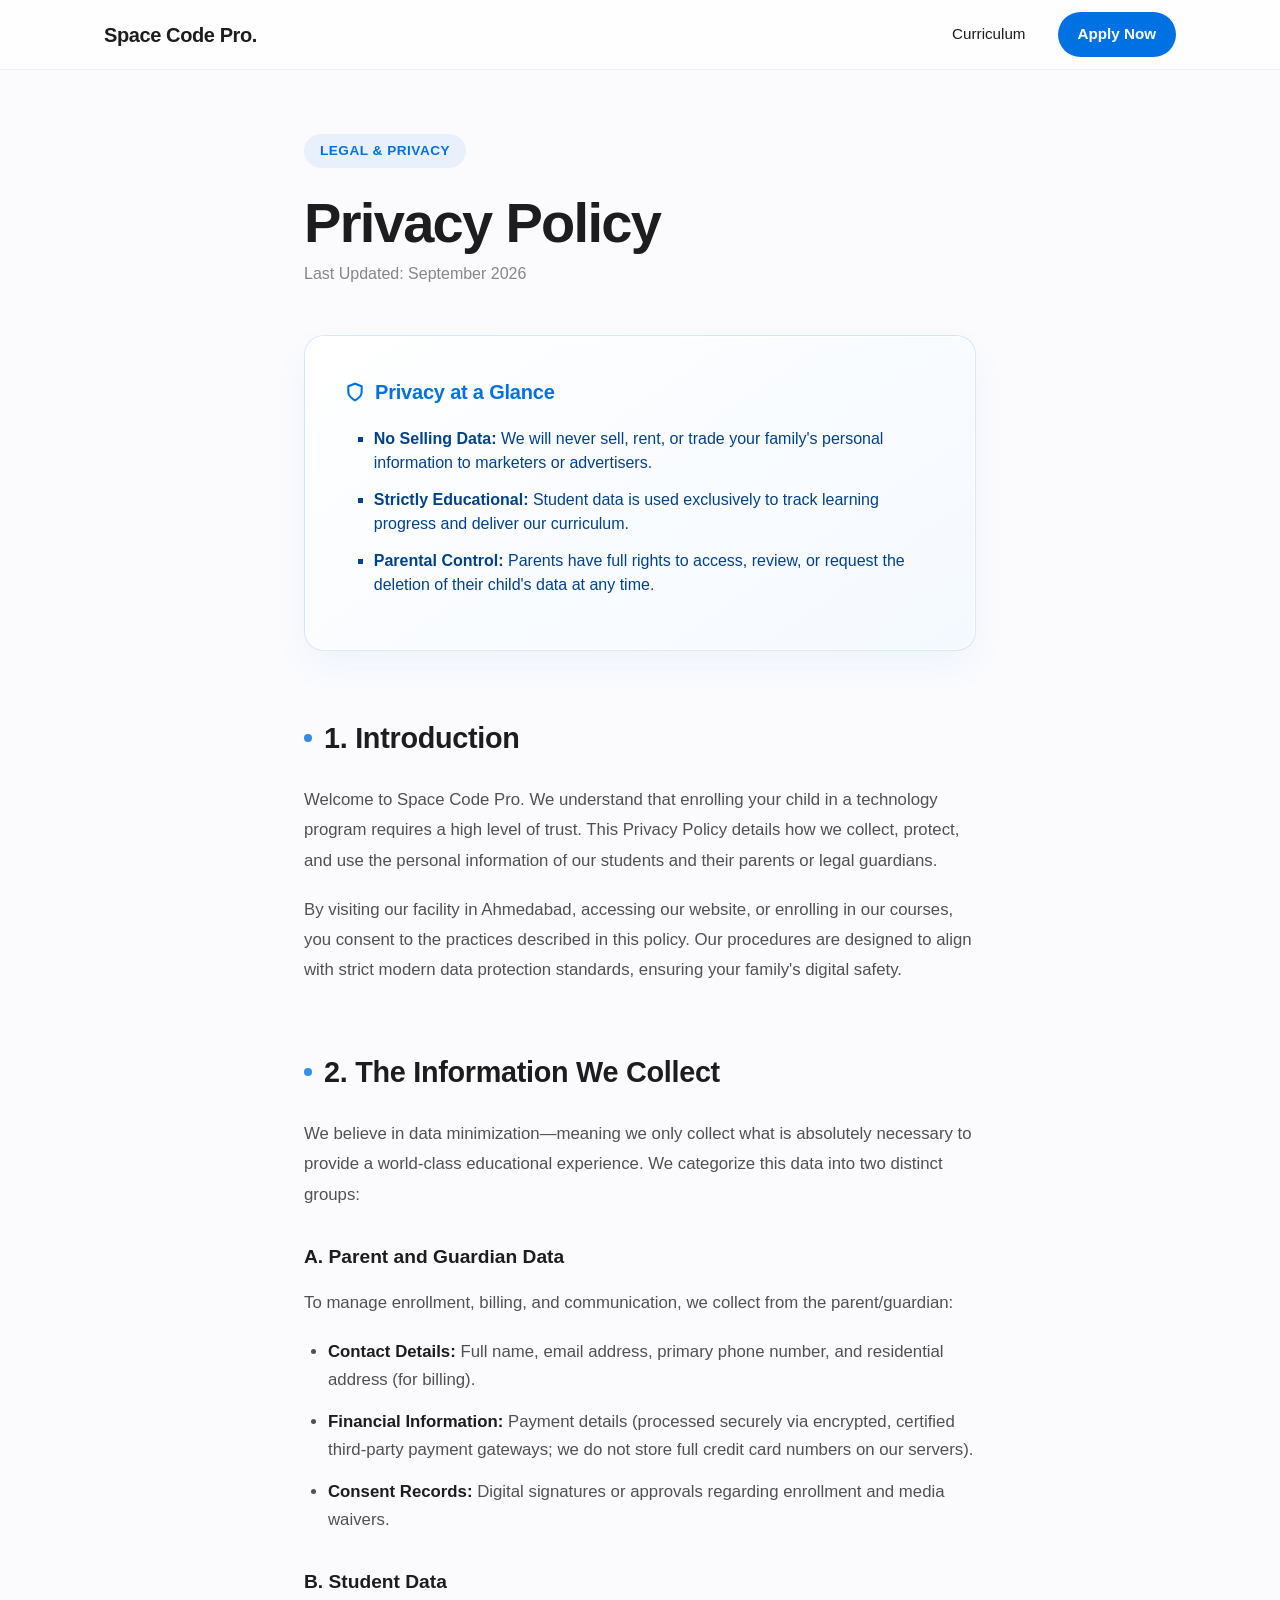
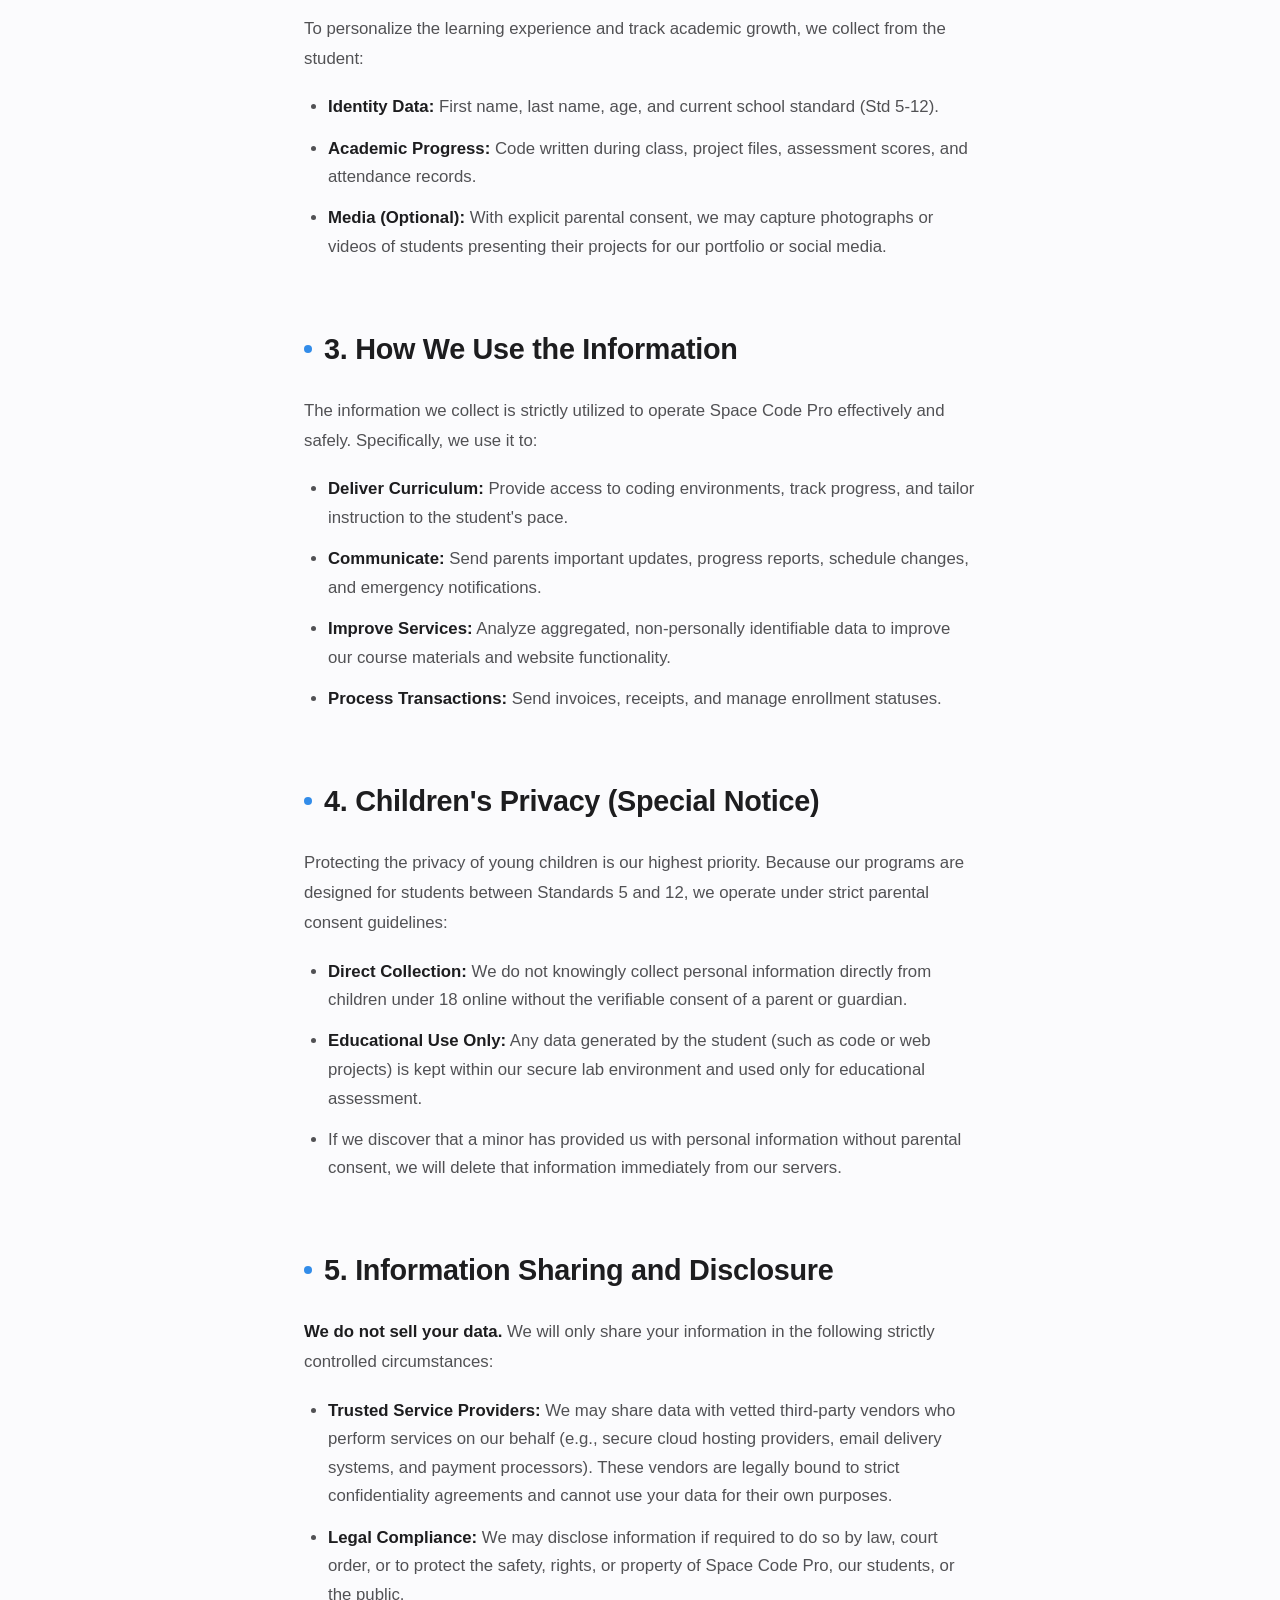
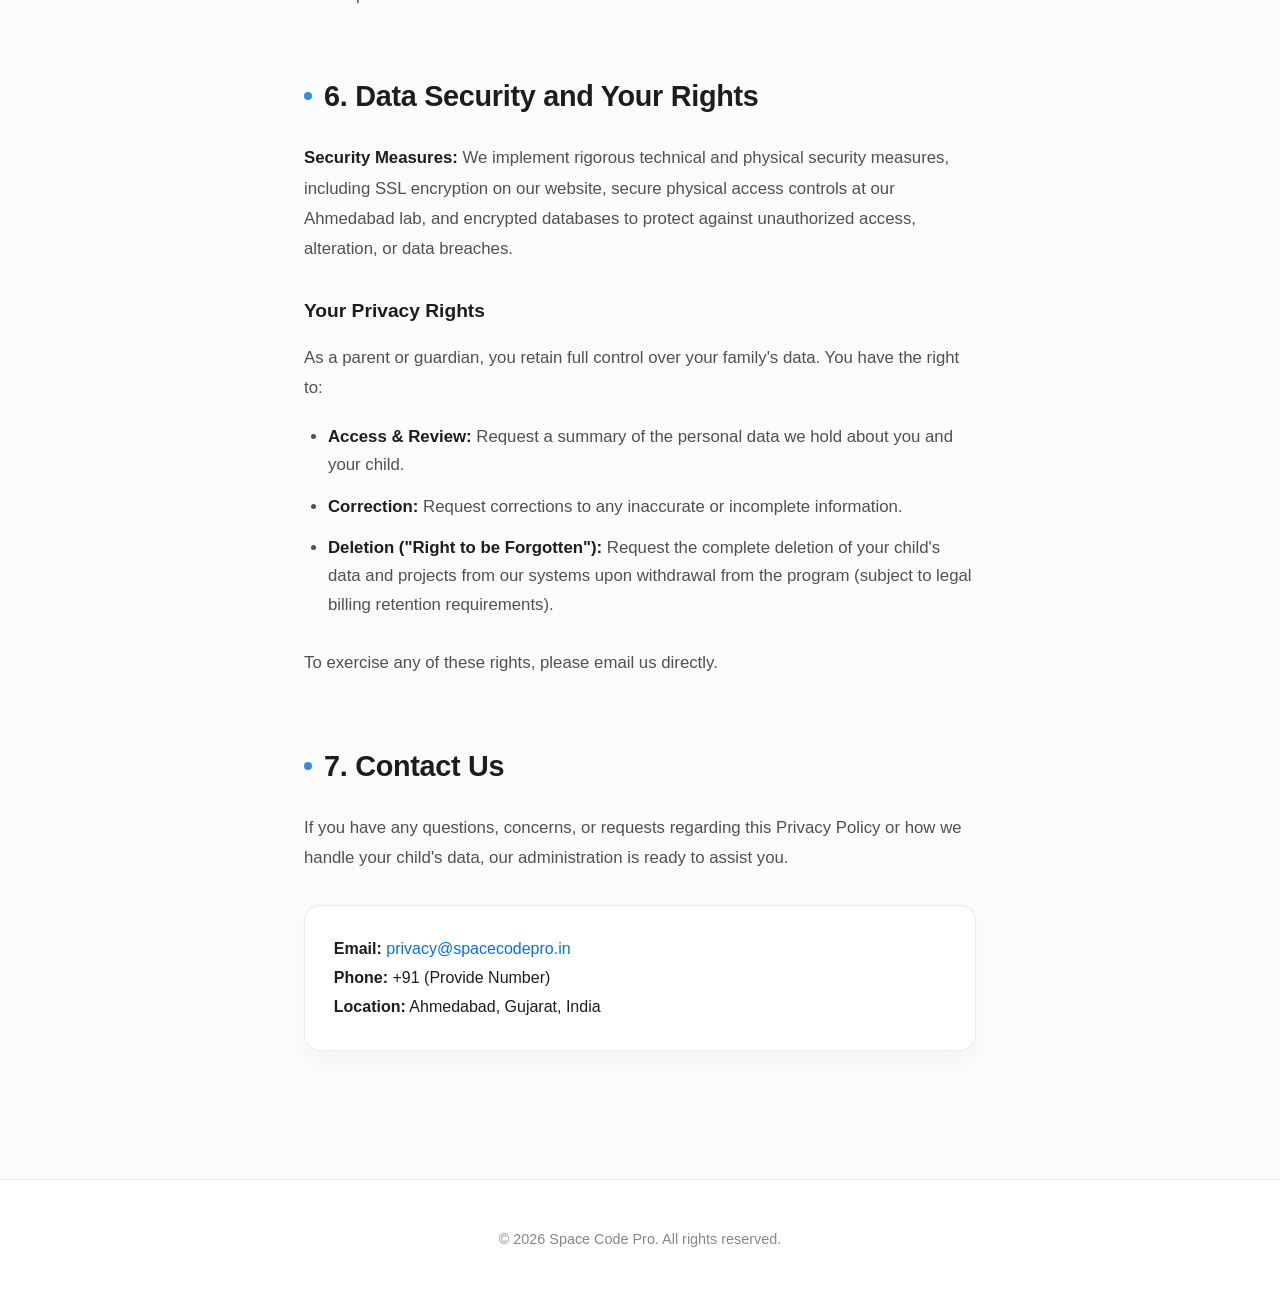
==== legal.html @ 7b1daf2a "first commit" ====
<!DOCTYPE html>
<html lang="en">
<head>
    <meta charset="UTF-8">
    <meta name="viewport" content="width=device-width, initial-scale=1.0">
    <title>Privacy Policy - Space Code Pro</title>
    <link rel="stylesheet" href="legal.css">
</head>
<body>

 <!-- Glassmorphism Navbar (Matches Main Site) -->
    <nav class="navbar" id="navbar">
        <div class="nav-content">
            <a href="index.html" class="logo" aria-label="Home">Space Code Pro.</a>
            
            <!-- Desktop Menu -->
            <div class="nav-links">
                <a href="index.html#courses">Curriculum</a>
                <a href="index.html#enroll" class="btn-primary">Apply Now</a>
            </div>

            <!-- Mobile Menu Toggle -->
            <button class="mobile-menu-btn" aria-label="Toggle Menu" onclick="document.body.classList.toggle('menu-open')">
                <svg width="24" height="24" viewBox="0 0 24 24" fill="none" stroke="currentColor" stroke-width="2">
                    <line x1="3" y1="12" x2="21" y2="12"></line>
                    <line x1="3" y1="6" x2="21" y2="6"></line>
                    <line x1="3" y1="18" x2="21" y2="18"></line>
                </svg>
            </button>
        </div>
    </nav>

    <!-- Mobile Menu Overlay (Required for Responsiveness) -->
    <div class="mobile-menu-overlay">
        <a href="index.html">Home</a>
        <a href="index.html#courses">Curriculum</a>
        <a href="index.html#enroll" class="btn-primary">Apply Now</a>
    </div>

    <!-- Mobile Menu Overlay -->
    <div class="mobile-menu-overlay">
        <a href="index.html">Home</a>
        <a href="index.html#courses">Curriculum</a>
        <a href="index.html#enroll" class="btn-primary">Apply Now</a>
    </div>

    <!-- Centered Single Column Layout -->
    <div class="legal-layout">
        <main class="legal-content">
            
            <div class="fade-up delay-1">
                <div class="legal-badge">Legal & Privacy</div>
                <h1>Privacy Policy</h1>
                <p class="last-updated">Last Updated: September 2026</p>
                
                <!-- UX Enhancement: TL;DR Box -->
                <div class="tldr-box">
                    <h3>
                        <svg width="20" height="20" viewBox="0 0 24 24" fill="none" stroke="currentColor" stroke-width="2.5"><path d="M12 22s8-4 8-10V5l-8-3-8 3v7c0 6 8 10 8 10z"></path></svg>
                        Privacy at a Glance
                    </h3>
                    <ul>
                        <li><strong>No Selling Data:</strong> We will never sell, rent, or trade your family's personal information to marketers or advertisers.</li>
                        <li><strong>Strictly Educational:</strong> Student data is used exclusively to track learning progress and deliver our curriculum.</li>
                        <li><strong>Parental Control:</strong> Parents have full rights to access, review, or request the deletion of their child's data at any time.</li>
                    </ul>
                </div>
            </div>

            <section class="legal-section fade-up delay-2">
                <h2>1. Introduction</h2>
                <p>Welcome to Space Code Pro. We understand that enrolling your child in a technology program requires a high level of trust. This Privacy Policy details how we collect, protect, and use the personal information of our students and their parents or legal guardians.</p>
                <p>By visiting our facility in Ahmedabad, accessing our website, or enrolling in our courses, you consent to the practices described in this policy. Our procedures are designed to align with strict modern data protection standards, ensuring your family's digital safety.</p>
            </section>

            <section class="legal-section fade-up delay-3">
                <h2>2. The Information We Collect</h2>
                <p>We believe in data minimization—meaning we only collect what is absolutely necessary to provide a world-class educational experience. We categorize this data into two distinct groups:</p>
                
                <h3>A. Parent and Guardian Data</h3>
                <p>To manage enrollment, billing, and communication, we collect from the parent/guardian:</p>
                <ul>
                    <li><strong>Contact Details:</strong> Full name, email address, primary phone number, and residential address (for billing).</li>
                    <li><strong>Financial Information:</strong> Payment details (processed securely via encrypted, certified third-party payment gateways; we do not store full credit card numbers on our servers).</li>
                    <li><strong>Consent Records:</strong> Digital signatures or approvals regarding enrollment and media waivers.</li>
                </ul>

                <h3>B. Student Data</h3>
                <p>To personalize the learning experience and track academic growth, we collect from the student:</p>
                <ul>
                    <li><strong>Identity Data:</strong> First name, last name, age, and current school standard (Std 5-12).</li>
                    <li><strong>Academic Progress:</strong> Code written during class, project files, assessment scores, and attendance records.</li>
                    <li><strong>Media (Optional):</strong> With explicit parental consent, we may capture photographs or videos of students presenting their projects for our portfolio or social media.</li>
                </ul>
            </section>

            <section class="legal-section">
                <h2>3. How We Use the Information</h2>
                <p>The information we collect is strictly utilized to operate Space Code Pro effectively and safely. Specifically, we use it to:</p>
                <ul>
                    <li><strong>Deliver Curriculum:</strong> Provide access to coding environments, track progress, and tailor instruction to the student's pace.</li>
                    <li><strong>Communicate:</strong> Send parents important updates, progress reports, schedule changes, and emergency notifications.</li>
                    <li><strong>Improve Services:</strong> Analyze aggregated, non-personally identifiable data to improve our course materials and website functionality.</li>
                    <li><strong>Process Transactions:</strong> Send invoices, receipts, and manage enrollment statuses.</li>
                </ul>
            </section>

            <section class="legal-section">
                <h2>4. Children's Privacy (Special Notice)</h2>
                <p>Protecting the privacy of young children is our highest priority. Because our programs are designed for students between Standards 5 and 12, we operate under strict parental consent guidelines:</p>
                <ul>
                    <li><strong>Direct Collection:</strong> We do not knowingly collect personal information directly from children under 18 online without the verifiable consent of a parent or guardian.</li>
                    <li><strong>Educational Use Only:</strong> Any data generated by the student (such as code or web projects) is kept within our secure lab environment and used only for educational assessment.</li>
                    <li>If we discover that a minor has provided us with personal information without parental consent, we will delete that information immediately from our servers.</li>
                </ul>
            </section>

            <section class="legal-section">
                <h2>5. Information Sharing and Disclosure</h2>
                <p><strong>We do not sell your data.</strong> We will only share your information in the following strictly controlled circumstances:</p>
                <ul>
                    <li><strong>Trusted Service Providers:</strong> We may share data with vetted third-party vendors who perform services on our behalf (e.g., secure cloud hosting providers, email delivery systems, and payment processors). These vendors are legally bound to strict confidentiality agreements and cannot use your data for their own purposes.</li>
                    <li><strong>Legal Compliance:</strong> We may disclose information if required to do so by law, court order, or to protect the safety, rights, or property of Space Code Pro, our students, or the public.</li>
                </ul>
            </section>

            <section class="legal-section">
                <h2>6. Data Security and Your Rights</h2>
                <p><strong>Security Measures:</strong> We implement rigorous technical and physical security measures, including SSL encryption on our website, secure physical access controls at our Ahmedabad lab, and encrypted databases to protect against unauthorized access, alteration, or data breaches.</p>
                
                <h3>Your Privacy Rights</h3>
                <p>As a parent or guardian, you retain full control over your family's data. You have the right to:</p>
                <ul>
                    <li><strong>Access & Review:</strong> Request a summary of the personal data we hold about you and your child.</li>
                    <li><strong>Correction:</strong> Request corrections to any inaccurate or incomplete information.</li>
                    <li><strong>Deletion ("Right to be Forgotten"):</strong> Request the complete deletion of your child's data and projects from our systems upon withdrawal from the program (subject to legal billing retention requirements).</li>
                </ul>
                <p>To exercise any of these rights, please email us directly.</p>
            </section>

            <section class="legal-section">
                <h2>7. Contact Us</h2>
                <p>If you have any questions, concerns, or requests regarding this Privacy Policy or how we handle your child's data, our administration is ready to assist you.</p>
                <div class="contact-block">
                    <strong>Email:</strong> <a href="mailto:privacy@spacecodepro.in">privacy@spacecodepro.in</a><br>
                    <strong>Phone:</strong> +91 (Provide Number)<br>
                    <strong>Location:</strong> Ahmedabad, Gujarat, India
                </div>
            </section>

        </main>
    </div>

    <!-- Clean Footer -->
    <footer class="legal-footer">
        <p>&copy; 2026 Space Code Pro. All rights reserved.</p>
    </footer>

</body>
</html>
---- legal.css ----
/* ==========================================================================
   PREMIUM LEGAL PAGES STYLESHEET (legal.css)
   Tailored for Space Code Pro - Single Column Layout
   ========================================================================== */

:root {
    --bg-color: #fbfbfd; 
    --surface-color: #ffffff;
    --text-dark: #1d1d1f; /* Added for your navbar */
    --text-main: #1d1d1f;
    --text-muted: #515154;
    --text-light: #86868b;
    --accent-blue: #0071e3;
    --accent-blue-hover: #005bb5;
    --border-color: rgba(0, 0, 0, 0.08);
    --nav-height: 70px; /* Added for your navbar */
}

* { margin: 0; padding: 0; box-sizing: border-box; }

html {
    scroll-behavior: smooth;
    scroll-padding-top: calc(var(--nav-height) + 40px); 
}

body {
    background-color: var(--bg-color);
    color: var(--text-main);
    font-family: -apple-system, BlinkMacSystemFont, "Segoe UI", Roboto, Helvetica, Arial, sans-serif;
    line-height: 1.6;
    -webkit-font-smoothing: antialiased;
    -moz-osx-font-smoothing: grayscale;
}

::selection { background: rgba(0, 113, 227, 0.2); color: var(--text-main); }
::-webkit-scrollbar { width: 8px; height: 4px; }
::-webkit-scrollbar-track { background: var(--bg-color); }
::-webkit-scrollbar-thumb { background: #d2d2d7; border-radius: 10px; }
::-webkit-scrollbar-thumb:hover { background: var(--text-light); }

/* ==========================================================================
   1. GLASSMORPHISM NAVBAR & MOBILE MENU (Matches Main Site)
   ========================================================================== */
.navbar {
    position: fixed; top: 0; left: 0; right: 0; height: var(--nav-height);
    background: rgba(255, 255, 255, 0.7);
    backdrop-filter: saturate(180%) blur(20px); -webkit-backdrop-filter: saturate(180%) blur(20px);
    border-bottom: 1px solid rgba(0,0,0,0.05);
    z-index: 1000; display: flex; align-items: center; transition: background 0.3s ease;
}

.navbar.scrolled { background: rgba(255, 255, 255, 0.95); }

.nav-content { width: 100%; max-width: 1200px; margin: 0 auto; padding: 0 5%; display: flex; justify-content: space-between; align-items: center; }

.logo { font-size: 1.25rem; font-weight: 800; color: var(--text-dark); text-decoration: none; letter-spacing: -0.02em; }

.nav-links { display: flex; gap: 2rem; align-items: center; }
.nav-links a:not(.btn-primary) { color: var(--text-dark); text-decoration: none; font-size: 0.95rem; font-weight: 500; transition: opacity 0.2s; }
.nav-links a:not(.btn-primary):hover { opacity: 0.7; }

/* Mobile Menu Button */
.mobile-menu-btn { display: none; background: none; border: none; cursor: pointer; color: var(--text-dark); z-index: 1001; }

/* Buttons */
.btn-primary {
    background-color: var(--accent-blue); color: #fff !important;
    padding: 10px 20px; border-radius: 30px; text-decoration: none;
    font-size: 0.95rem; font-weight: 600; border: none; cursor: pointer;
    transition: transform 0.2s ease, background 0.2s ease;
    display: inline-block;
}
.btn-primary:hover { background-color: var(--accent-blue-hover); transform: scale(1.02); }
.btn-primary.large { padding: 16px 32px; font-size: 1.1rem; border-radius: 40px; margin-top: 1rem; }

/* Mobile Menu Drawer (Hidden by default) */
.mobile-menu-overlay {
    position: fixed; top: var(--nav-height); left: 0; width: 100%; height: 0;
    background: var(--surface-color); overflow: hidden;
    display: flex; flex-direction: column; align-items: center; gap: 2.5rem;
    z-index: 999; opacity: 0; visibility: hidden; transition: all 0.4s cubic-bezier(0.16, 1, 0.3, 1);
}

body.menu-open .mobile-menu-overlay { 
    height: calc(100vh - var(--nav-height)); opacity: 1; visibility: visible; 
    padding-top: 4rem; border-top: 1px solid var(--border-color); 
}

.mobile-menu-overlay a { text-decoration: none; color: var(--text-dark); font-size: 1.5rem; font-weight: 700; opacity: 0; transform: translateY(20px); transition: all 0.4s ease; }
body.menu-open .mobile-menu-overlay a { opacity: 1; transform: translateY(0); }
body.menu-open .mobile-menu-overlay a:nth-child(1) { transition-delay: 0.1s; }
body.menu-open .mobile-menu-overlay a:nth-child(2) { transition-delay: 0.15s; }
body.menu-open .mobile-menu-overlay a:nth-child(3) { transition-delay: 0.2s; }

/* Mobile View Adjustments */
@media (max-width: 768px) {
    .nav-links { display: none; }
    .mobile-menu-btn { display: block; }
}

/* ==========================================================================
   2. MAIN LAYOUT (Centered Single Column)
   ========================================================================== */
.legal-layout {
    max-width: 800px; /* Perfect reading width */
    margin: calc(var(--nav-height) + 4rem) auto 8rem auto;
    padding: 0 5%;
}

/* ==========================================================================
   3. CONTENT TYPOGRAPHY
   ========================================================================== */
.legal-badge {
    display: inline-block; padding: 6px 16px; background: rgba(0, 113, 227, 0.08);
    color: var(--accent-blue); font-size: 0.85rem; font-weight: 700; border-radius: 30px;
    text-transform: uppercase; letter-spacing: 0.5px; margin-bottom: 1.5rem;
}

.legal-content h1 {
    font-size: clamp(2.5rem, 5vw, 3.5rem); letter-spacing: -0.03em;
    font-weight: 800; margin-bottom: 0.5rem; line-height: 1.1; color: var(--text-main);
}

.last-updated { color: var(--text-light); font-size: 1rem; margin-bottom: 3rem; font-weight: 500; }

.tldr-box {
    background: linear-gradient(145deg, #ffffff, #f4f9ff);
    border: 1px solid rgba(0, 113, 227, 0.15); border-radius: 20px;
    padding: 2.5rem; margin-bottom: 4rem;
    box-shadow: 0 15px 35px rgba(0, 113, 227, 0.05), inset 0 0 0 1px #ffffff;
}
.tldr-box h3 { display: flex; align-items: center; gap: 10px; color: var(--accent-blue); font-size: 1.25rem; margin-bottom: 1.2rem; font-weight: 700; letter-spacing: -0.01em; }
.tldr-box ul { padding-left: 1.8rem; color: #00428a; list-style-type: square; }
.tldr-box li { margin-bottom: 0.8rem; font-weight: 500; line-height: 1.5; }

.legal-section { margin-bottom: 4rem; scroll-margin-top: calc(var(--nav-height) + 40px); }
.legal-section h2 { font-size: clamp(1.4rem, 3vw, 1.8rem); font-weight: 700; letter-spacing: -0.01em; margin-bottom: 1.5rem; color: var(--text-main); display: flex; align-items: center; gap: 12px; }
.legal-section h2::before { content: ''; display: block; width: 8px; height: 8px; background: var(--accent-blue); border-radius: 50%; opacity: 0.8; }
.legal-section h3 { font-size: 1.2rem; font-weight: 600; margin: 2rem 0 1rem; color: var(--text-main); }
.legal-section p { font-size: 1.05rem; color: var(--text-muted); margin-bottom: 1.2rem; line-height: 1.8; }
.legal-section ul { margin-bottom: 1.8rem; padding-left: 1.5rem; }
.legal-section li { font-size: 1.05rem; color: var(--text-muted); margin-bottom: 0.8rem; line-height: 1.7; }
.legal-section strong { color: var(--text-main); font-weight: 600; }
.legal-section a { color: var(--accent-blue); text-decoration: none; border-bottom: 1px solid transparent; transition: border 0.3s ease; }
.legal-section a:hover { border-bottom-color: var(--accent-blue); }

.contact-block {
    background: var(--surface-color); border: 1px solid var(--border-color);
    padding: 1.8rem; border-radius: 16px; margin-top: 2rem;
    box-shadow: 0 10px 25px rgba(0,0,0,0.03); line-height: 1.8;
}

.legal-footer { text-align: center; padding: 3rem 5%; border-top: 1px solid var(--border-color); color: var(--text-light); font-size: 0.9rem; background: var(--surface-color); }

/* ==========================================================================
   4. HARDWARE ACCELERATED ANIMATIONS
   ========================================================================== */
.fade-up { opacity: 0; animation: fadeUpAnim 0.8s cubic-bezier(0.16, 1, 0.3, 1) forwards; will-change: opacity, transform; }
.delay-1 { animation-delay: 0.1s; }
.delay-2 { animation-delay: 0.2s; }
.delay-3 { animation-delay: 0.3s; }
@keyframes fadeUpAnim { from { opacity: 0; transform: translateY(25px); } to { opacity: 1; transform: translateY(0); } }

@media (max-width: 768px) {
    .nav-links { display: none; }
    .mobile-menu-btn { display: block; }
    .legal-layout { margin-top: calc(var(--nav-height) + 2rem); }
    .tldr-box { padding: 1.5rem; margin-bottom: 3rem; }
    .legal-content h1 { font-size: 2.4rem; }
}
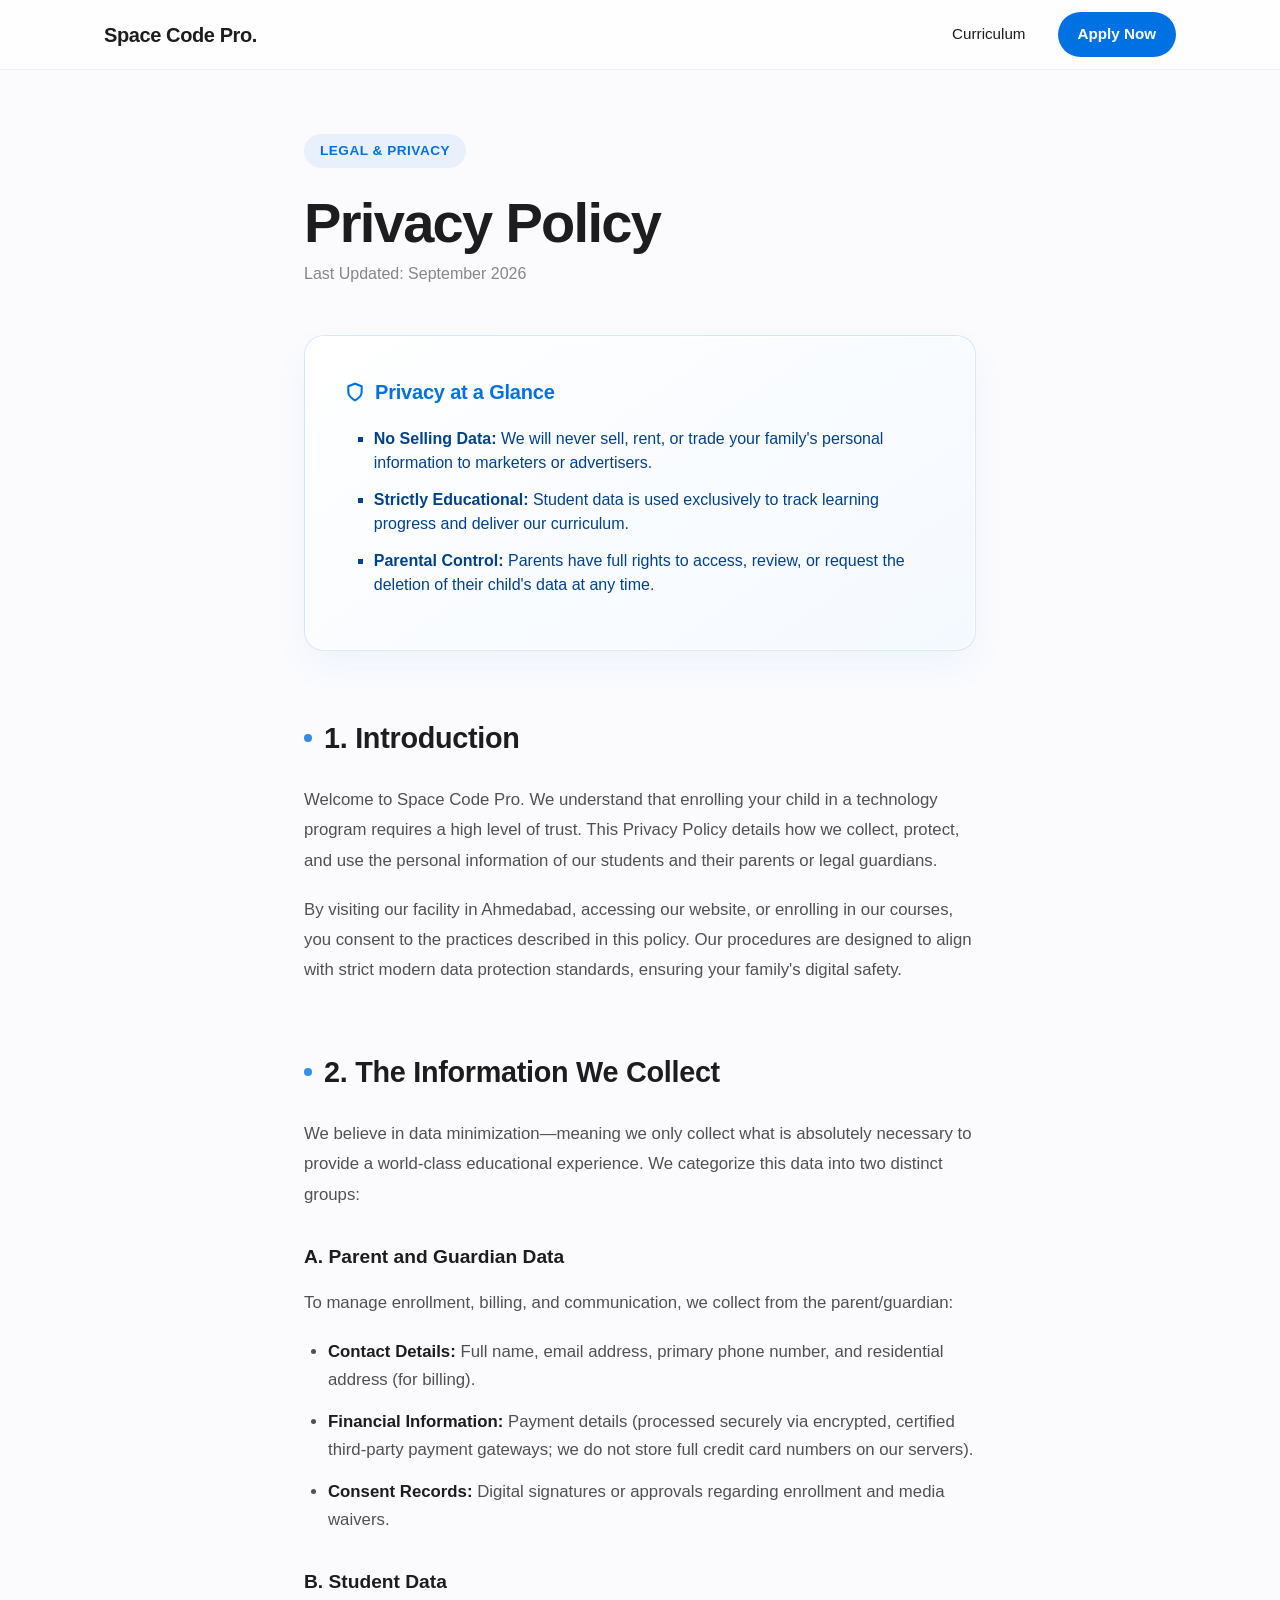
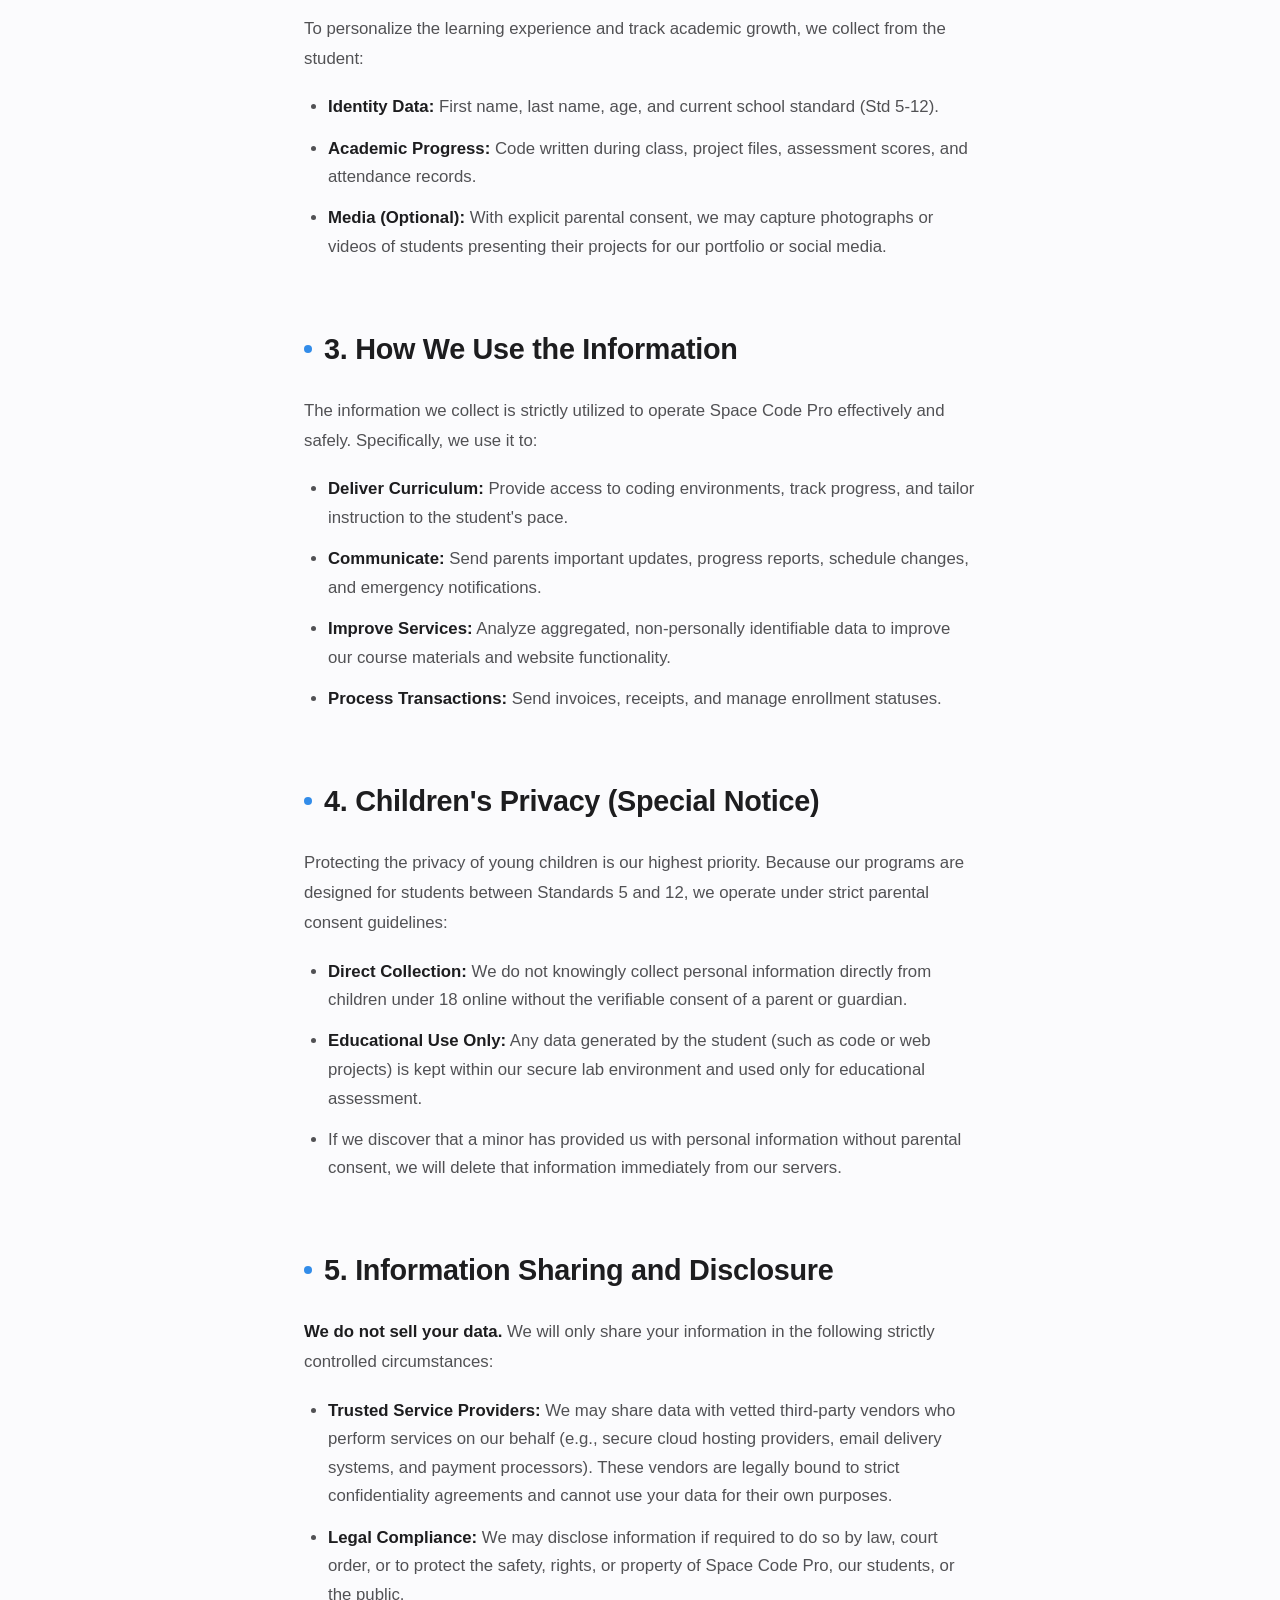
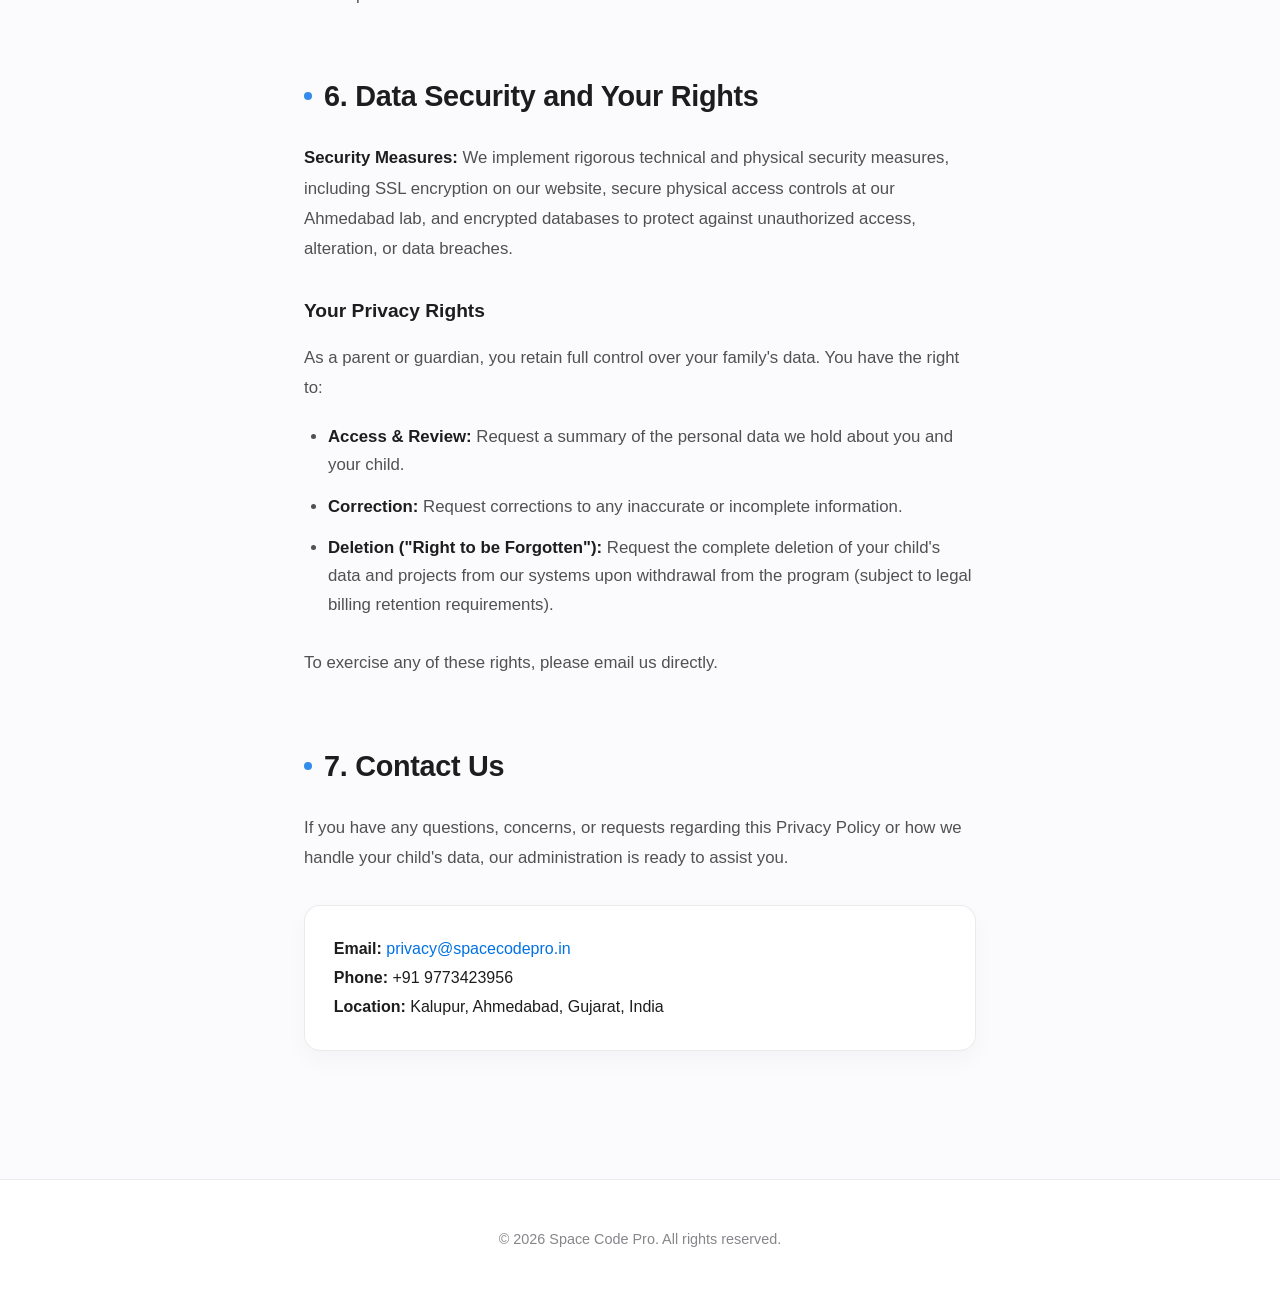
==== commit 366fb335: "posters for 1 month" ====
--- a/legal.html
+++ b/legal.html
@@ -143,8 +143,8 @@
                 <p>If you have any questions, concerns, or requests regarding this Privacy Policy or how we handle your child's data, our administration is ready to assist you.</p>
                 <div class="contact-block">
                     <strong>Email:</strong> <a href="mailto:privacy@spacecodepro.in">privacy@spacecodepro.in</a><br>
-                    <strong>Phone:</strong> +91 (Provide Number)<br>
-                    <strong>Location:</strong> Ahmedabad, Gujarat, India
+                    <strong>Phone:</strong> +91 9773423956<br>
+                    <strong>Location:</strong> Kalupur, Ahmedabad, Gujarat, India
                 </div>
             </section>
 
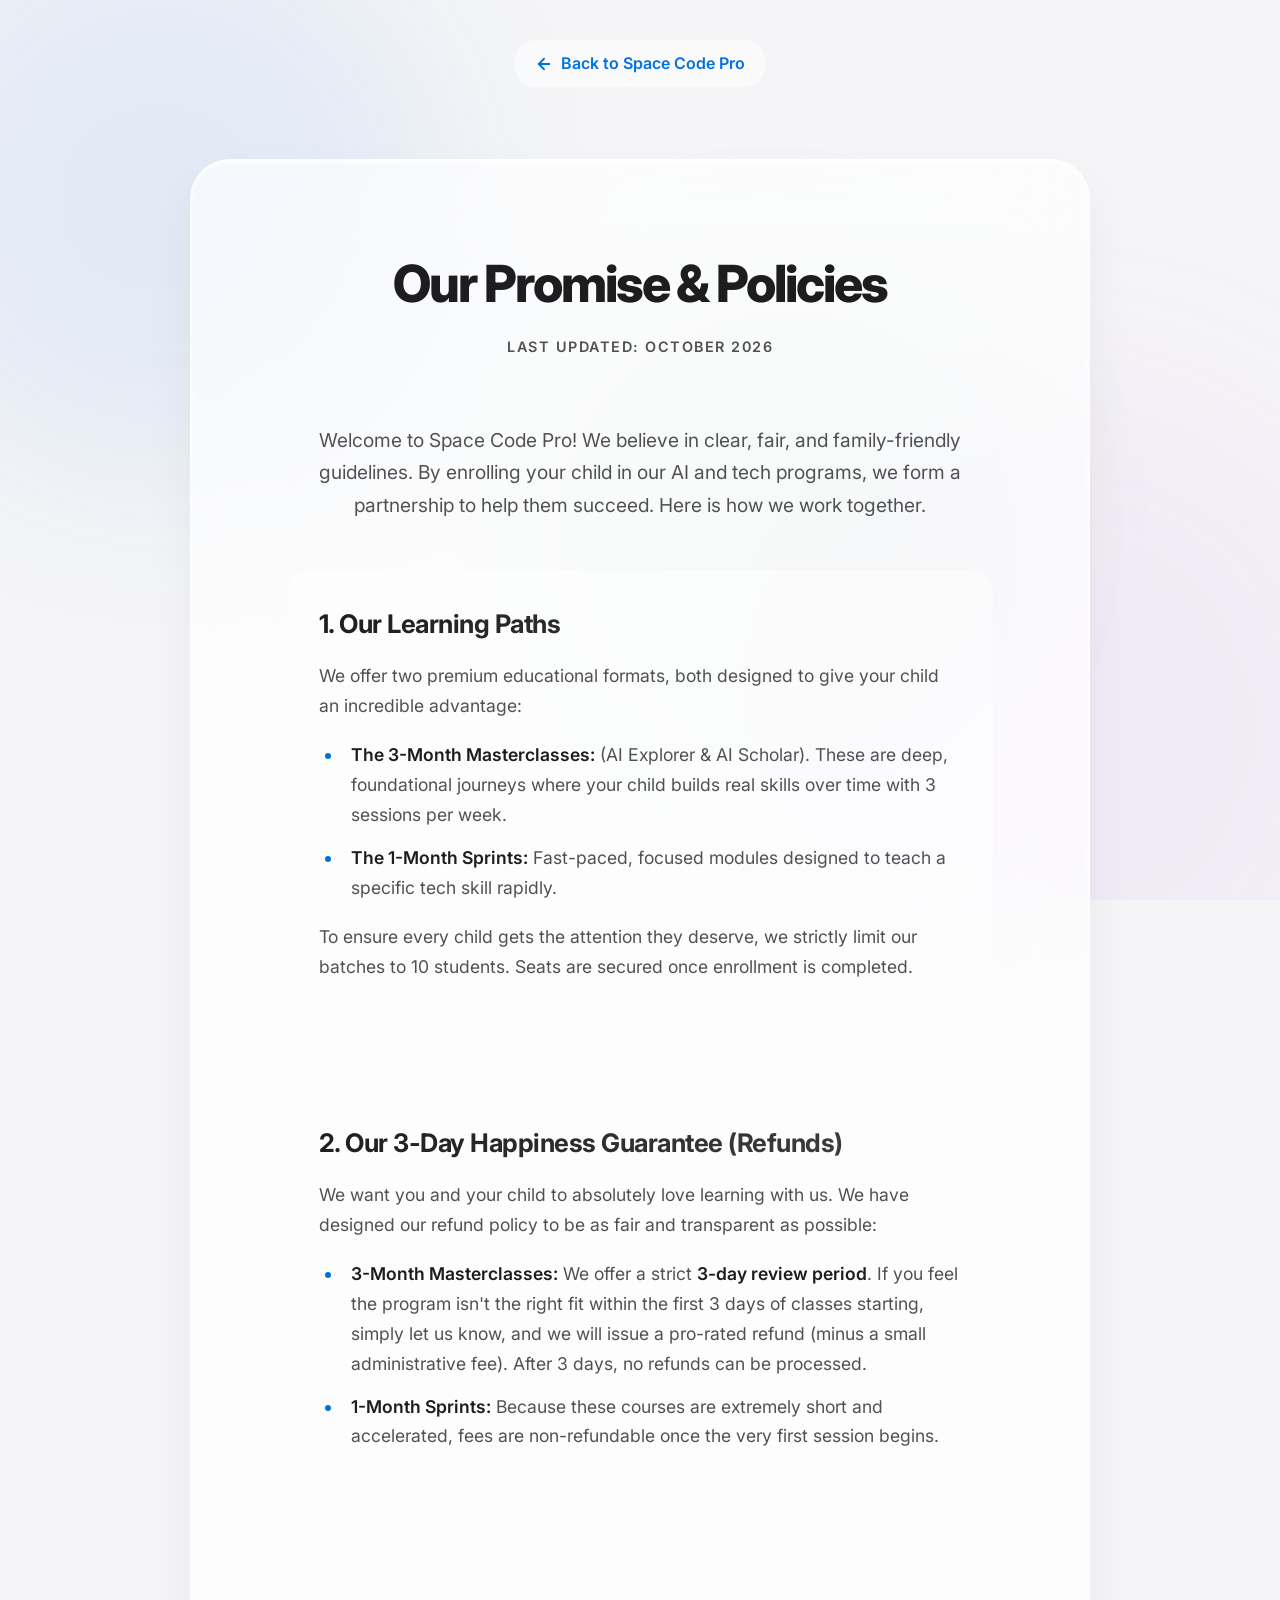
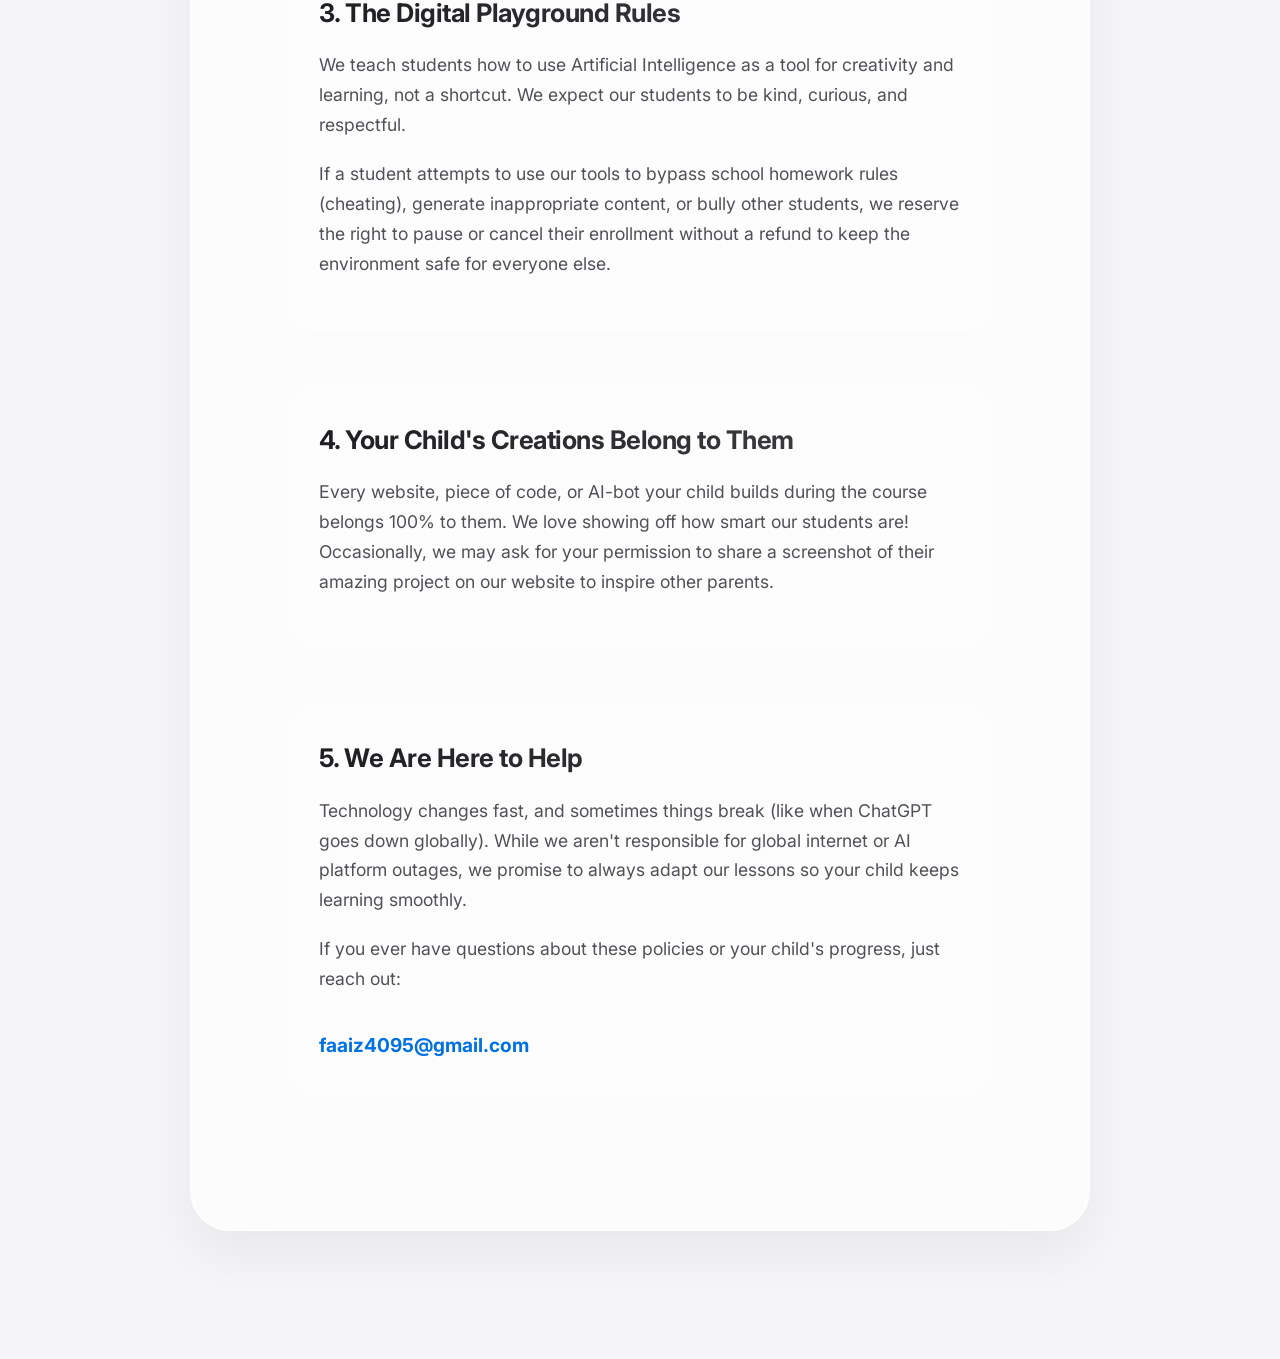
==== commit 9056d9e8: "updated legal" ====
--- a/legal.html
+++ b/legal.html
@@ -3,158 +3,72 @@
 <head>
     <meta charset="UTF-8">
     <meta name="viewport" content="width=device-width, initial-scale=1.0">
-    <title>Privacy Policy - Space Code Pro</title>
+    <title>Terms of Enrollment | Space Code Pro</title>
     <link rel="stylesheet" href="legal.css">
 </head>
 <body>
 
- <!-- Glassmorphism Navbar (Matches Main Site) -->
-    <nav class="navbar" id="navbar">
-        <div class="nav-content">
-            <a href="index.html" class="logo" aria-label="Home">Space Code Pro.</a>
-            
-            <!-- Desktop Menu -->
-            <div class="nav-links">
-                <a href="index.html#courses">Curriculum</a>
-                <a href="index.html#enroll" class="btn-primary">Apply Now</a>
-            </div>
-
-            <!-- Mobile Menu Toggle -->
-            <button class="mobile-menu-btn" aria-label="Toggle Menu" onclick="document.body.classList.toggle('menu-open')">
-                <svg width="24" height="24" viewBox="0 0 24 24" fill="none" stroke="currentColor" stroke-width="2">
-                    <line x1="3" y1="12" x2="21" y2="12"></line>
-                    <line x1="3" y1="6" x2="21" y2="6"></line>
-                    <line x1="3" y1="18" x2="21" y2="18"></line>
-                </svg>
-            </button>
-        </div>
-    </nav>
-
-    <!-- Mobile Menu Overlay (Required for Responsiveness) -->
-    <div class="mobile-menu-overlay">
-        <a href="index.html">Home</a>
-        <a href="index.html#courses">Curriculum</a>
-        <a href="index.html#enroll" class="btn-primary">Apply Now</a>
+    <!-- Dynamic Ambient Background -->
+    <div class="legal-ambient-bg">
+        <div class="ambient-blob blob-1"></div>
+        <div class="ambient-blob blob-2"></div>
+        <div class="ambient-blob blob-3"></div>
     </div>
 
-    <!-- Mobile Menu Overlay -->
-    <div class="mobile-menu-overlay">
-        <a href="index.html">Home</a>
-        <a href="index.html#courses">Curriculum</a>
-        <a href="index.html#enroll" class="btn-primary">Apply Now</a>
-    </div>
+    <header class="legal-header fade-up">
+        <a href="index.html" class="back-link">
+            <svg viewBox="0 0 24 24" width="18" height="18" fill="none" stroke="currentColor" stroke-width="2.5" stroke-linecap="round"><path d="M19 12H5M12 19l-7-7 7-7"/></svg>
+            Back to Space Code Pro
+        </a>
+    </header>
 
-    <!-- Centered Single Column Layout -->
-    <div class="legal-layout">
-        <main class="legal-content">
-            
-            <div class="fade-up delay-1">
-                <div class="legal-badge">Legal & Privacy</div>
-                <h1>Privacy Policy</h1>
-                <p class="last-updated">Last Updated: September 2026</p>
-                
-                <!-- UX Enhancement: TL;DR Box -->
-                <div class="tldr-box">
-                    <h3>
-                        <svg width="20" height="20" viewBox="0 0 24 24" fill="none" stroke="currentColor" stroke-width="2.5"><path d="M12 22s8-4 8-10V5l-8-3-8 3v7c0 6 8 10 8 10z"></path></svg>
-                        Privacy at a Glance
-                    </h3>
+    <main class="legal-section">
+        <div class="document-glass-panel fade-up delay-1">
+            <h1 class="legal-title">Our Promise & Policies</h1>
+            <p class="last-updated">Last Updated: October 2026</p>
+
+            <div class="legal-content">
+                <p style="text-align: center; font-size: 1.2rem; margin-bottom: 3rem;">Welcome to Space Code Pro! We believe in clear, fair, and family-friendly guidelines. By enrolling your child in our AI and tech programs, we form a partnership to help them succeed. Here is how we work together.</p>
+
+                <div class="legal-content-block">
+                    <h3>1. Our Learning Paths</h3>
+                    <p>We offer two premium educational formats, both designed to give your child an incredible advantage:</p>
                     <ul>
-                        <li><strong>No Selling Data:</strong> We will never sell, rent, or trade your family's personal information to marketers or advertisers.</li>
-                        <li><strong>Strictly Educational:</strong> Student data is used exclusively to track learning progress and deliver our curriculum.</li>
-                        <li><strong>Parental Control:</strong> Parents have full rights to access, review, or request the deletion of their child's data at any time.</li>
+                        <li><strong>The 3-Month Masterclasses:</strong> (AI Explorer & AI Scholar). These are deep, foundational journeys where your child builds real skills over time with 3 sessions per week.</li>
+                        <li><strong>The 1-Month Sprints:</strong> Fast-paced, focused modules designed to teach a specific tech skill rapidly.</li>
+                    </ul>
+                    <p>To ensure every child gets the attention they deserve, we strictly limit our batches to 10 students. Seats are secured once enrollment is completed.</p>
+                </div>
+
+                <div class="legal-content-block">
+                    <h3>2. Our 3-Day Happiness Guarantee (Refunds)</h3>
+                    <p>We want you and your child to absolutely love learning with us. We have designed our refund policy to be as fair and transparent as possible:</p>
+                    <ul>
+                        <li><strong>3-Month Masterclasses:</strong> We offer a strict <strong>3-day review period</strong>. If you feel the program isn't the right fit within the first 3 days of classes starting, simply let us know, and we will issue a pro-rated refund (minus a small administrative fee). After 3 days, no refunds can be processed.</li>
+                        <li><strong>1-Month Sprints:</strong> Because these courses are extremely short and accelerated, fees are non-refundable once the very first session begins.</li>
                     </ul>
                 </div>
+
+                <div class="legal-content-block">
+                    <h3>3. The Digital Playground Rules</h3>
+                    <p>We teach students how to use Artificial Intelligence as a tool for creativity and learning, not a shortcut. We expect our students to be kind, curious, and respectful.</p>
+                    <p>If a student attempts to use our tools to bypass school homework rules (cheating), generate inappropriate content, or bully other students, we reserve the right to pause or cancel their enrollment without a refund to keep the environment safe for everyone else.</p>
+                </div>
+
+                <div class="legal-content-block">
+                    <h3>4. Your Child's Creations Belong to Them</h3>
+                    <p>Every website, piece of code, or AI-bot your child builds during the course belongs 100% to them. We love showing off how smart our students are! Occasionally, we may ask for your permission to share a screenshot of their amazing project on our website to inspire other parents.</p>
+                </div>
+
+                <div class="legal-content-block">
+                    <h3>5. We Are Here to Help</h3>
+                    <p>Technology changes fast, and sometimes things break (like when ChatGPT goes down globally). While we aren't responsible for global internet or AI platform outages, we promise to always adapt our lessons so your child keeps learning smoothly.</p>
+                    <p>If you ever have questions about these policies or your child's progress, just reach out:</p>
+                    <a href="mailto:faaiz4095@gmail.com" class="contact-email">faaiz4095@gmail.com</a>
+                </div>
             </div>
-
-            <section class="legal-section fade-up delay-2">
-                <h2>1. Introduction</h2>
-                <p>Welcome to Space Code Pro. We understand that enrolling your child in a technology program requires a high level of trust. This Privacy Policy details how we collect, protect, and use the personal information of our students and their parents or legal guardians.</p>
-                <p>By visiting our facility in Ahmedabad, accessing our website, or enrolling in our courses, you consent to the practices described in this policy. Our procedures are designed to align with strict modern data protection standards, ensuring your family's digital safety.</p>
-            </section>
-
-            <section class="legal-section fade-up delay-3">
-                <h2>2. The Information We Collect</h2>
-                <p>We believe in data minimization—meaning we only collect what is absolutely necessary to provide a world-class educational experience. We categorize this data into two distinct groups:</p>
-                
-                <h3>A. Parent and Guardian Data</h3>
-                <p>To manage enrollment, billing, and communication, we collect from the parent/guardian:</p>
-                <ul>
-                    <li><strong>Contact Details:</strong> Full name, email address, primary phone number, and residential address (for billing).</li>
-                    <li><strong>Financial Information:</strong> Payment details (processed securely via encrypted, certified third-party payment gateways; we do not store full credit card numbers on our servers).</li>
-                    <li><strong>Consent Records:</strong> Digital signatures or approvals regarding enrollment and media waivers.</li>
-                </ul>
-
-                <h3>B. Student Data</h3>
-                <p>To personalize the learning experience and track academic growth, we collect from the student:</p>
-                <ul>
-                    <li><strong>Identity Data:</strong> First name, last name, age, and current school standard (Std 5-12).</li>
-                    <li><strong>Academic Progress:</strong> Code written during class, project files, assessment scores, and attendance records.</li>
-                    <li><strong>Media (Optional):</strong> With explicit parental consent, we may capture photographs or videos of students presenting their projects for our portfolio or social media.</li>
-                </ul>
-            </section>
-
-            <section class="legal-section">
-                <h2>3. How We Use the Information</h2>
-                <p>The information we collect is strictly utilized to operate Space Code Pro effectively and safely. Specifically, we use it to:</p>
-                <ul>
-                    <li><strong>Deliver Curriculum:</strong> Provide access to coding environments, track progress, and tailor instruction to the student's pace.</li>
-                    <li><strong>Communicate:</strong> Send parents important updates, progress reports, schedule changes, and emergency notifications.</li>
-                    <li><strong>Improve Services:</strong> Analyze aggregated, non-personally identifiable data to improve our course materials and website functionality.</li>
-                    <li><strong>Process Transactions:</strong> Send invoices, receipts, and manage enrollment statuses.</li>
-                </ul>
-            </section>
-
-            <section class="legal-section">
-                <h2>4. Children's Privacy (Special Notice)</h2>
-                <p>Protecting the privacy of young children is our highest priority. Because our programs are designed for students between Standards 5 and 12, we operate under strict parental consent guidelines:</p>
-                <ul>
-                    <li><strong>Direct Collection:</strong> We do not knowingly collect personal information directly from children under 18 online without the verifiable consent of a parent or guardian.</li>
-                    <li><strong>Educational Use Only:</strong> Any data generated by the student (such as code or web projects) is kept within our secure lab environment and used only for educational assessment.</li>
-                    <li>If we discover that a minor has provided us with personal information without parental consent, we will delete that information immediately from our servers.</li>
-                </ul>
-            </section>
-
-            <section class="legal-section">
-                <h2>5. Information Sharing and Disclosure</h2>
-                <p><strong>We do not sell your data.</strong> We will only share your information in the following strictly controlled circumstances:</p>
-                <ul>
-                    <li><strong>Trusted Service Providers:</strong> We may share data with vetted third-party vendors who perform services on our behalf (e.g., secure cloud hosting providers, email delivery systems, and payment processors). These vendors are legally bound to strict confidentiality agreements and cannot use your data for their own purposes.</li>
-                    <li><strong>Legal Compliance:</strong> We may disclose information if required to do so by law, court order, or to protect the safety, rights, or property of Space Code Pro, our students, or the public.</li>
-                </ul>
-            </section>
-
-            <section class="legal-section">
-                <h2>6. Data Security and Your Rights</h2>
-                <p><strong>Security Measures:</strong> We implement rigorous technical and physical security measures, including SSL encryption on our website, secure physical access controls at our Ahmedabad lab, and encrypted databases to protect against unauthorized access, alteration, or data breaches.</p>
-                
-                <h3>Your Privacy Rights</h3>
-                <p>As a parent or guardian, you retain full control over your family's data. You have the right to:</p>
-                <ul>
-                    <li><strong>Access & Review:</strong> Request a summary of the personal data we hold about you and your child.</li>
-                    <li><strong>Correction:</strong> Request corrections to any inaccurate or incomplete information.</li>
-                    <li><strong>Deletion ("Right to be Forgotten"):</strong> Request the complete deletion of your child's data and projects from our systems upon withdrawal from the program (subject to legal billing retention requirements).</li>
-                </ul>
-                <p>To exercise any of these rights, please email us directly.</p>
-            </section>
-
-            <section class="legal-section">
-                <h2>7. Contact Us</h2>
-                <p>If you have any questions, concerns, or requests regarding this Privacy Policy or how we handle your child's data, our administration is ready to assist you.</p>
-                <div class="contact-block">
-                    <strong>Email:</strong> <a href="mailto:privacy@spacecodepro.in">privacy@spacecodepro.in</a><br>
-                    <strong>Phone:</strong> +91 9773423956<br>
-                    <strong>Location:</strong> Kalupur, Ahmedabad, Gujarat, India
-                </div>
-            </section>
-
-        </main>
-    </div>
-
-    <!-- Clean Footer -->
-    <footer class="legal-footer">
-        <p>&copy; 2026 Space Code Pro. All rights reserved.</p>
-    </footer>
+        </div>
+    </main>
 
 </body>
 </html>
--- a/legal.css
+++ b/legal.css
@@ -1,175 +1,90 @@
 /* ==========================================================================
-   PREMIUM LEGAL PAGES STYLESHEET (legal.css)
-   Tailored for Space Code Pro - Single Column Layout
+   SPACE CODE PRO - ENHANCED LEGAL PAGES (Ultra-Premium & Parent-Friendly)
    ========================================================================== */
 
+@import url('https://fonts.googleapis.com/css2?family=Inter:wght@300;400;500;600;700;800&display=swap');
+
 :root {
-    --bg-color: #fbfbfd; 
-    --surface-color: #ffffff;
-    --text-dark: #1d1d1f; /* Added for your navbar */
-    --text-main: #1d1d1f;
+    --bg-light: #f5f5f7;
+    --text-dark: #1d1d1f;
     --text-muted: #515154;
-    --text-light: #86868b;
-    --accent-blue: #0071e3;
-    --accent-blue-hover: #005bb5;
-    --border-color: rgba(0, 0, 0, 0.08);
-    --nav-height: 70px; /* Added for your navbar */
+    --apple-blue: #0071e3;
+    --glass-bg: rgba(255, 255, 255, 0.65);
+    --glass-border: rgba(255, 255, 255, 0.8);
 }
 
 * { margin: 0; padding: 0; box-sizing: border-box; }
 
-html {
-    scroll-behavior: smooth;
-    scroll-padding-top: calc(var(--nav-height) + 40px); 
+body {
+    font-family: 'Inter', -apple-system, BlinkMacSystemFont, sans-serif;
+    background-color: var(--bg-light);
+    color: var(--text-dark);
+    line-height: 1.7;
+    overflow-x: hidden;
+    -webkit-font-smoothing: antialiased;
 }
 
-body {
-    background-color: var(--bg-color);
-    color: var(--text-main);
-    font-family: -apple-system, BlinkMacSystemFont, "Segoe UI", Roboto, Helvetica, Arial, sans-serif;
-    line-height: 1.6;
-    -webkit-font-smoothing: antialiased;
-    -moz-osx-font-smoothing: grayscale;
+/* Dynamic Ambient Background (Smooth Floating Orbs) */
+.legal-ambient-bg { position: fixed; top: 0; left: 0; width: 100vw; height: 100vh; z-index: -1; overflow: hidden; pointer-events: none; }
+.ambient-blob { position: absolute; border-radius: 50%; filter: blur(90px); opacity: 0.5; animation: float-blob 15s ease-in-out infinite alternate; }
+.blob-1 { width: 45vw; height: 45vw; background: rgba(0, 113, 227, 0.15); top: -10%; left: -10%; }
+.blob-2 { width: 55vw; height: 55vw; background: rgba(191, 90, 242, 0.12); bottom: -20%; right: -10%; animation-delay: -5s; }
+.blob-3 { width: 40vw; height: 40vw; background: rgba(50, 215, 75, 0.1); top: 30%; left: 40%; animation-delay: -10s; }
+
+@keyframes float-blob { 0% { transform: translate(0, 0) scale(1); } 100% { transform: translate(30px, -30px) scale(1.1); } }
+
+/* Layout & Header */
+.legal-header { padding: 2.5rem 5%; text-align: center; position: relative; z-index: 10; }
+.back-link { display: inline-flex; align-items: center; gap: 8px; color: var(--apple-blue); text-decoration: none; font-weight: 600; font-size: 1rem; padding: 10px 20px; background: rgba(255,255,255,0.5); border-radius: 20px; backdrop-filter: blur(10px); transition: all 0.3s ease; }
+.back-link:hover { background: #ffffff; transform: translateY(-2px); box-shadow: 0 10px 20px rgba(0,113,227,0.1); }
+
+.legal-section { padding: 2rem 5% 8rem 5%; display: flex; justify-content: center; position: relative; z-index: 2; }
+
+/* The Premium Glass Document */
+.document-glass-panel {
+    width: 100%;
+    max-width: 900px;
+    background: var(--glass-bg);
+    backdrop-filter: blur(40px);
+    -webkit-backdrop-filter: blur(40px);
+    border: 1px solid var(--glass-border);
+    border-radius: 40px;
+    padding: 5rem 6rem;
+    box-shadow: 0 25px 50px rgba(0,0,0,0.05), inset 0 2px 4px rgba(255,255,255,1);
 }
 
-::selection { background: rgba(0, 113, 227, 0.2); color: var(--text-main); }
-::-webkit-scrollbar { width: 8px; height: 4px; }
-::-webkit-scrollbar-track { background: var(--bg-color); }
-::-webkit-scrollbar-thumb { background: #d2d2d7; border-radius: 10px; }
-::-webkit-scrollbar-thumb:hover { background: var(--text-light); }
+/* Typography & Content Structure */
+.legal-title { font-size: 3.2rem; font-weight: 800; letter-spacing: -0.04em; margin-bottom: 0.5rem; text-align: center; }
+.last-updated { font-size: 0.9rem; color: var(--text-muted); margin-bottom: 4rem; font-weight: 600; text-transform: uppercase; letter-spacing: 1.5px; text-align: center; }
 
-/* ==========================================================================
-   1. GLASSMORPHISM NAVBAR & MOBILE MENU (Matches Main Site)
-   ========================================================================== */
-.navbar {
-    position: fixed; top: 0; left: 0; right: 0; height: var(--nav-height);
-    background: rgba(255, 255, 255, 0.7);
-    backdrop-filter: saturate(180%) blur(20px); -webkit-backdrop-filter: saturate(180%) blur(20px);
-    border-bottom: 1px solid rgba(0,0,0,0.05);
-    z-index: 1000; display: flex; align-items: center; transition: background 0.3s ease;
+.legal-content-block { margin-bottom: 3.5rem; padding: 2rem; background: rgba(255,255,255,0.4); border-radius: 24px; transition: transform 0.3s ease, background 0.3s ease; }
+.legal-content-block:hover { background: rgba(255,255,255,0.7); transform: translateY(-3px); box-shadow: 0 15px 30px rgba(0,0,0,0.03); }
+
+/* Gradient Headings */
+.legal-content-block h3 { 
+    font-size: 1.6rem; font-weight: 700; margin-bottom: 1rem; letter-spacing: -0.02em; 
+    background: linear-gradient(135deg, #1d1d1f 0%, #434345 100%);
+    -webkit-background-clip: text; -webkit-text-fill-color: transparent;
 }
 
-.navbar.scrolled { background: rgba(255, 255, 255, 0.95); }
+.legal-content p { font-size: 1.1rem; color: var(--text-muted); margin-bottom: 1.2rem; }
+.legal-content ul { margin-bottom: 1.2rem; padding-left: 1.5rem; color: var(--text-muted); font-size: 1.1rem; list-style-type: disc; }
+.legal-content li { margin-bottom: 0.8rem; padding-left: 0.5rem; }
+.legal-content li::marker { color: var(--apple-blue); }
+.legal-content strong { color: var(--text-dark); font-weight: 600; }
 
-.nav-content { width: 100%; max-width: 1200px; margin: 0 auto; padding: 0 5%; display: flex; justify-content: space-between; align-items: center; }
+.contact-email { display: inline-block; margin-top: 1rem; font-weight: 700; font-size: 1.2rem; color: var(--apple-blue); text-decoration: none; }
 
-.logo { font-size: 1.25rem; font-weight: 800; color: var(--text-dark); text-decoration: none; letter-spacing: -0.02em; }
+/* Entrance Animation */
+.fade-up { animation: fadeUpAnim 0.8s cubic-bezier(0.16, 1, 0.3, 1) forwards; opacity: 0; transform: translateY(40px); }
+.delay-1 { animation-delay: 0.2s; }
+@keyframes fadeUpAnim { to { opacity: 1; transform: translateY(0); } }
 
-.nav-links { display: flex; gap: 2rem; align-items: center; }
-.nav-links a:not(.btn-primary) { color: var(--text-dark); text-decoration: none; font-size: 0.95rem; font-weight: 500; transition: opacity 0.2s; }
-.nav-links a:not(.btn-primary):hover { opacity: 0.7; }
-
-/* Mobile Menu Button */
-.mobile-menu-btn { display: none; background: none; border: none; cursor: pointer; color: var(--text-dark); z-index: 1001; }
-
-/* Buttons */
-.btn-primary {
-    background-color: var(--accent-blue); color: #fff !important;
-    padding: 10px 20px; border-radius: 30px; text-decoration: none;
-    font-size: 0.95rem; font-weight: 600; border: none; cursor: pointer;
-    transition: transform 0.2s ease, background 0.2s ease;
-    display: inline-block;
-}
-.btn-primary:hover { background-color: var(--accent-blue-hover); transform: scale(1.02); }
-.btn-primary.large { padding: 16px 32px; font-size: 1.1rem; border-radius: 40px; margin-top: 1rem; }
-
-/* Mobile Menu Drawer (Hidden by default) */
-.mobile-menu-overlay {
-    position: fixed; top: var(--nav-height); left: 0; width: 100%; height: 0;
-    background: var(--surface-color); overflow: hidden;
-    display: flex; flex-direction: column; align-items: center; gap: 2.5rem;
-    z-index: 999; opacity: 0; visibility: hidden; transition: all 0.4s cubic-bezier(0.16, 1, 0.3, 1);
-}
-
-body.menu-open .mobile-menu-overlay { 
-    height: calc(100vh - var(--nav-height)); opacity: 1; visibility: visible; 
-    padding-top: 4rem; border-top: 1px solid var(--border-color); 
-}
-
-.mobile-menu-overlay a { text-decoration: none; color: var(--text-dark); font-size: 1.5rem; font-weight: 700; opacity: 0; transform: translateY(20px); transition: all 0.4s ease; }
-body.menu-open .mobile-menu-overlay a { opacity: 1; transform: translateY(0); }
-body.menu-open .mobile-menu-overlay a:nth-child(1) { transition-delay: 0.1s; }
-body.menu-open .mobile-menu-overlay a:nth-child(2) { transition-delay: 0.15s; }
-body.menu-open .mobile-menu-overlay a:nth-child(3) { transition-delay: 0.2s; }
-
-/* Mobile View Adjustments */
+/* Mobile Responsiveness */
 @media (max-width: 768px) {
-    .nav-links { display: none; }
-    .mobile-menu-btn { display: block; }
-}
-
-/* ==========================================================================
-   2. MAIN LAYOUT (Centered Single Column)
-   ========================================================================== */
-.legal-layout {
-    max-width: 800px; /* Perfect reading width */
-    margin: calc(var(--nav-height) + 4rem) auto 8rem auto;
-    padding: 0 5%;
-}
-
-/* ==========================================================================
-   3. CONTENT TYPOGRAPHY
-   ========================================================================== */
-.legal-badge {
-    display: inline-block; padding: 6px 16px; background: rgba(0, 113, 227, 0.08);
-    color: var(--accent-blue); font-size: 0.85rem; font-weight: 700; border-radius: 30px;
-    text-transform: uppercase; letter-spacing: 0.5px; margin-bottom: 1.5rem;
-}
-
-.legal-content h1 {
-    font-size: clamp(2.5rem, 5vw, 3.5rem); letter-spacing: -0.03em;
-    font-weight: 800; margin-bottom: 0.5rem; line-height: 1.1; color: var(--text-main);
-}
-
-.last-updated { color: var(--text-light); font-size: 1rem; margin-bottom: 3rem; font-weight: 500; }
-
-.tldr-box {
-    background: linear-gradient(145deg, #ffffff, #f4f9ff);
-    border: 1px solid rgba(0, 113, 227, 0.15); border-radius: 20px;
-    padding: 2.5rem; margin-bottom: 4rem;
-    box-shadow: 0 15px 35px rgba(0, 113, 227, 0.05), inset 0 0 0 1px #ffffff;
-}
-.tldr-box h3 { display: flex; align-items: center; gap: 10px; color: var(--accent-blue); font-size: 1.25rem; margin-bottom: 1.2rem; font-weight: 700; letter-spacing: -0.01em; }
-.tldr-box ul { padding-left: 1.8rem; color: #00428a; list-style-type: square; }
-.tldr-box li { margin-bottom: 0.8rem; font-weight: 500; line-height: 1.5; }
-
-.legal-section { margin-bottom: 4rem; scroll-margin-top: calc(var(--nav-height) + 40px); }
-.legal-section h2 { font-size: clamp(1.4rem, 3vw, 1.8rem); font-weight: 700; letter-spacing: -0.01em; margin-bottom: 1.5rem; color: var(--text-main); display: flex; align-items: center; gap: 12px; }
-.legal-section h2::before { content: ''; display: block; width: 8px; height: 8px; background: var(--accent-blue); border-radius: 50%; opacity: 0.8; }
-.legal-section h3 { font-size: 1.2rem; font-weight: 600; margin: 2rem 0 1rem; color: var(--text-main); }
-.legal-section p { font-size: 1.05rem; color: var(--text-muted); margin-bottom: 1.2rem; line-height: 1.8; }
-.legal-section ul { margin-bottom: 1.8rem; padding-left: 1.5rem; }
-.legal-section li { font-size: 1.05rem; color: var(--text-muted); margin-bottom: 0.8rem; line-height: 1.7; }
-.legal-section strong { color: var(--text-main); font-weight: 600; }
-.legal-section a { color: var(--accent-blue); text-decoration: none; border-bottom: 1px solid transparent; transition: border 0.3s ease; }
-.legal-section a:hover { border-bottom-color: var(--accent-blue); }
-
-.contact-block {
-    background: var(--surface-color); border: 1px solid var(--border-color);
-    padding: 1.8rem; border-radius: 16px; margin-top: 2rem;
-    box-shadow: 0 10px 25px rgba(0,0,0,0.03); line-height: 1.8;
-}
-
-.legal-footer { text-align: center; padding: 3rem 5%; border-top: 1px solid var(--border-color); color: var(--text-light); font-size: 0.9rem; background: var(--surface-color); }
-
-/* ==========================================================================
-   4. HARDWARE ACCELERATED ANIMATIONS
-   ========================================================================== */
-.fade-up { opacity: 0; animation: fadeUpAnim 0.8s cubic-bezier(0.16, 1, 0.3, 1) forwards; will-change: opacity, transform; }
-.delay-1 { animation-delay: 0.1s; }
-.delay-2 { animation-delay: 0.2s; }
-.delay-3 { animation-delay: 0.3s; }
-@keyframes fadeUpAnim { from { opacity: 0; transform: translateY(25px); } to { opacity: 1; transform: translateY(0); } }
-
-@media (max-width: 768px) {
-    .nav-links { display: none; }
-    .mobile-menu-btn { display: block; }
-    .legal-layout { margin-top: calc(var(--nav-height) + 2rem); }
-    .tldr-box { padding: 1.5rem; margin-bottom: 3rem; }
-    .legal-content h1 { font-size: 2.4rem; }
-}
-
-
-
-
-
+    .document-glass-panel { padding: 3rem 1.5rem; border-radius: 28px; }
+    .legal-title { font-size: 2.2rem; }
+    .legal-content-block { padding: 1.5rem 1rem; margin-bottom: 2rem; }
+    .legal-content-block h3 { font-size: 1.35rem; }
+    .legal-content p, .legal-content ul { font-size: 1rem; }
+}
